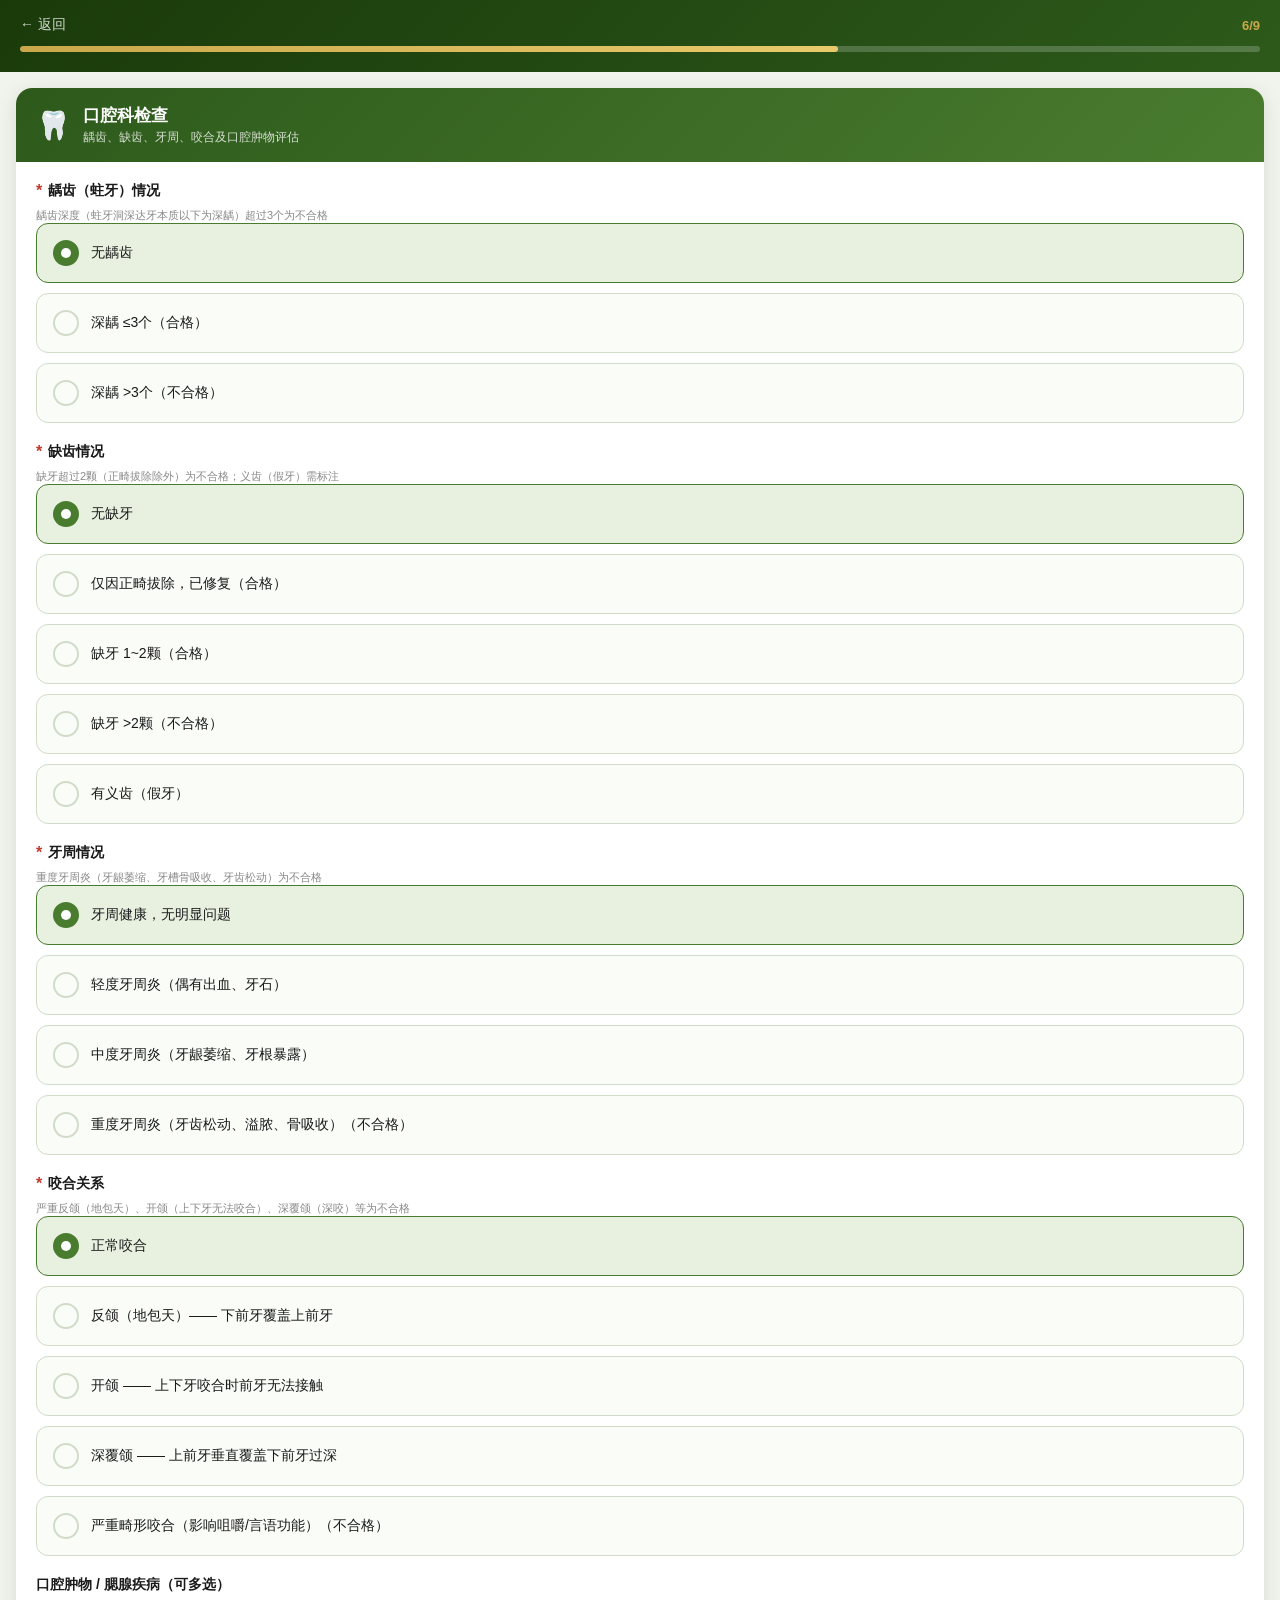
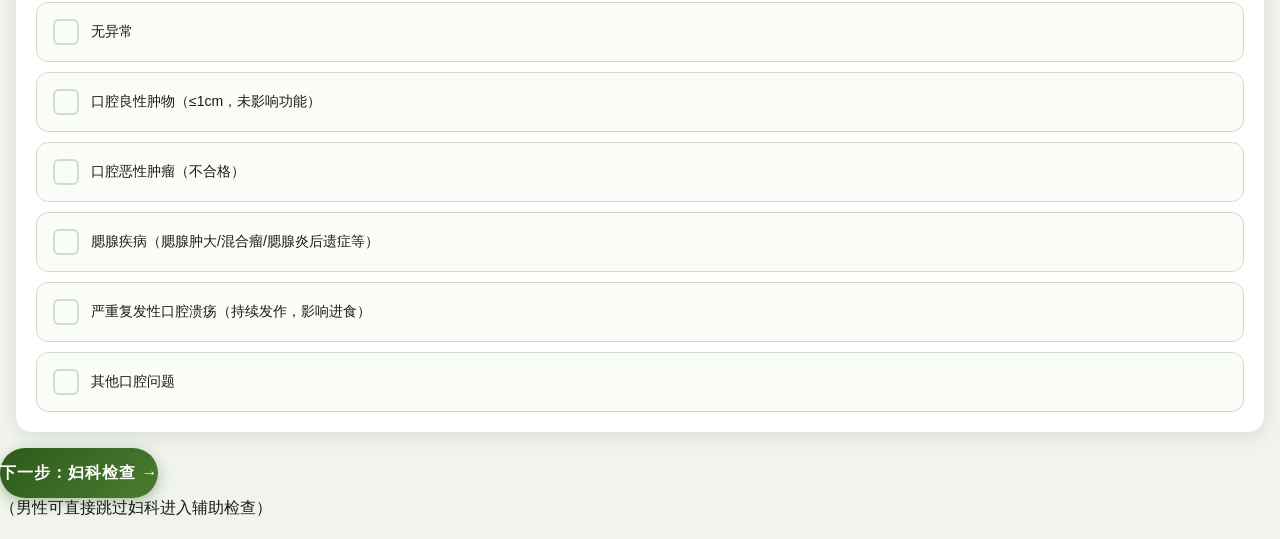
==== dental.html @ 8c92f9d8 "Add files via upload" ====
<!DOCTYPE html>
<html lang="zh-CN">
<head>
    <meta charset="UTF-8">
    <meta name="viewport" content="width=device-width, initial-scale=1.0, maximum-scale=1.0, user-scalable=no">
    <title>口腔科检查 - 入伍体检自测</title>
    <link rel="stylesheet" href="styles.css">
</head>
<body>
    <div class="page-header">
        <div class="header-top">
            <a href="hearing.html" class="btn-back-header">← 返回</a>
            <span class="header-step">6/9</span>
        </div>
        <div class="progress-track">
            <div class="progress-fill" style="width: 66%"></div>
        </div>
    </div>

    <div class="page-content">
        <div class="section-card fade-in">
            <div class="section-header">
                <span class="section-icon">🦷</span>
                <div>
                    <div class="section-name">口腔科检查</div>
                    <div class="section-desc">龋齿、缺齿、牙周、咬合及口腔肿物评估</div>
                </div>
            </div>
            <div class="section-body">

                <!-- 龋齿 -->
                <div class="field">
                    <div class="field-label"><span class="req">*</span>龋齿（蛀牙）情况</div>
                    <div class="field-hint">龋齿深度（蛀牙洞深达牙本质以下为深龋）超过3个为不合格</div>
                    <div class="radio-group">
                        <label class="radio-item selected" onclick="selectRadio(this,'caries','none')">
                            <input type="radio" name="caries" value="none" checked>
                            <span class="radio-dot"></span>
                            <span class="option-text">无龋齿</span>
                        </label>
                        <label class="radio-item" onclick="selectRadio(this,'caries','le3')">
                            <input type="radio" name="caries" value="le3">
                            <span class="radio-dot"></span>
                            <span class="option-text">深龋 ≤3个（合格）</span>
                        </label>
                        <label class="radio-item" onclick="selectRadio(this,'caries','gt3')">
                            <input type="radio" name="caries" value="gt3">
                            <span class="radio-dot"></span>
                            <span class="option-text">深龋 &gt;3个（不合格）</span>
                        </label>
                    </div>
                </div>

                <!-- 缺齿 -->
                <div class="field">
                    <div class="field-label"><span class="req">*</span>缺齿情况</div>
                    <div class="field-hint">缺牙超过2颗（正畸拔除除外）为不合格；义齿（假牙）需标注</div>
                    <div class="radio-group">
                        <label class="radio-item selected" onclick="selectRadio(this,'missing','none'); toggleMissingDetail(false)">
                            <input type="radio" name="missing" value="none" checked>
                            <span class="radio-dot"></span>
                            <span class="option-text">无缺牙</span>
                        </label>
                        <label class="radio-item" onclick="selectRadio(this,'missing','orthodontic'); toggleMissingDetail(false)">
                            <input type="radio" name="missing" value="orthodontic">
                            <span class="radio-dot"></span>
                            <span class="option-text">仅因正畸拔除，已修复（合格）</span>
                        </label>
                        <label class="radio-item" onclick="selectRadio(this,'missing','le2'); toggleMissingDetail(false)">
                            <input type="radio" name="missing" value="le2">
                            <span class="radio-dot"></span>
                            <span class="option-text">缺牙 1~2颗（合格）</span>
                        </label>
                        <label class="radio-item" onclick="selectRadio(this,'missing','gt2'); toggleMissingDetail(true)">
                            <input type="radio" name="missing" value="gt2">
                            <span class="radio-dot"></span>
                            <span class="option-text">缺牙 &gt;2颗（不合格）</span>
                        </label>
                        <label class="radio-item" onclick="selectRadio(this,'missing','denture'); toggleMissingDetail(true)">
                            <input type="radio" name="missing" value="denture">
                            <span class="radio-dot"></span>
                            <span class="option-text">有义齿（假牙）</span>
                        </label>
                    </div>
                    <div id="missing-detail" style="display:none;margin-top:10px">
                        <textarea id="missing-detail-text" class="other-input" rows="2" placeholder="请描述缺牙位置、数量及是否已修复..." oninput="saveData()"></textarea>
                    </div>
                </div>

                <!-- 牙周 -->
                <div class="field">
                    <div class="field-label"><span class="req">*</span>牙周情况</div>
                    <div class="field-hint">重度牙周炎（牙龈萎缩、牙槽骨吸收、牙齿松动）为不合格</div>
                    <div class="radio-group">
                        <label class="radio-item selected" onclick="selectRadio(this,'periodontal','normal')">
                            <input type="radio" name="periodontal" value="normal" checked>
                            <span class="radio-dot"></span>
                            <span class="option-text">牙周健康，无明显问题</span>
                        </label>
                        <label class="radio-item" onclick="selectRadio(this,'periodontal','mild')">
                            <input type="radio" name="periodontal" value="mild">
                            <span class="radio-dot"></span>
                            <span class="option-text">轻度牙周炎（偶有出血、牙石）</span>
                        </label>
                        <label class="radio-item" onclick="selectRadio(this,'periodontal','moderate')">
                            <input type="radio" name="periodontal" value="moderate">
                            <span class="radio-dot"></span>
                            <span class="option-text">中度牙周炎（牙龈萎缩、牙根暴露）</span>
                        </label>
                        <label class="radio-item" onclick="selectRadio(this,'periodontal','severe')">
                            <input type="radio" name="periodontal" value="severe">
                            <span class="radio-dot"></span>
                            <span class="option-text">重度牙周炎（牙齿松动、溢脓、骨吸收）（不合格）</span>
                        </label>
                    </div>
                </div>

                <!-- 咬合关系 -->
                <div class="field">
                    <div class="field-label"><span class="req">*</span>咬合关系</div>
                    <div class="field-hint">严重反颌（地包天）、开颌（上下牙无法咬合）、深覆颌（深咬）等为不合格</div>
                    <div class="radio-group">
                        <label class="radio-item selected" onclick="selectRadio(this,'occlusion','normal')">
                            <input type="radio" name="occlusion" value="normal" checked>
                            <span class="radio-dot"></span>
                            <span class="option-text">正常咬合</span>
                        </label>
                        <label class="radio-item" onclick="selectRadio(this,'occlusion','crossbite')">
                            <input type="radio" name="occlusion" value="crossbite">
                            <span class="radio-dot"></span>
                            <span class="option-text">反颌（地包天）—— 下前牙覆盖上前牙</span>
                        </label>
                        <label class="radio-item" onclick="selectRadio(this,'occlusion','open')">
                            <input type="radio" name="occlusion" value="open">
                            <span class="radio-dot"></span>
                            <span class="option-text">开颌 —— 上下牙咬合时前牙无法接触</span>
                        </label>
                        <label class="radio-item" onclick="selectRadio(this,'occlusion','deep')">
                            <input type="radio" name="occlusion" value="deep">
                            <span class="radio-dot"></span>
                            <span class="option-text">深覆颌 —— 上前牙垂直覆盖下前牙过深</span>
                        </label>
                        <label class="radio-item" onclick="selectRadio(this,'occlusion','severe')">
                            <input type="radio" name="occlusion" value="severe">
                            <span class="radio-dot"></span>
                            <span class="option-text">严重畸形咬合（影响咀嚼/言语功能）（不合格）</span>
                        </label>
                    </div>
                </div>

                <!-- 口腔肿瘤及腮腺 -->
                <div class="field">
                    <div class="field-label">口腔肿物 / 腮腺疾病（可多选）</div>
                    <div class="checkbox-group">
                        <label class="checkbox-item" onclick="toggleCheckbox(this,event)">
                            <input type="checkbox" value="oral_none">
                            <span class="check-box">✓</span>
                            <span class="option-text">无异常</span>
                        </label>
                        <label class="checkbox-item" onclick="toggleCheckbox(this,event)">
                            <input type="checkbox" value="oral_benign">
                            <span class="check-box">✓</span>
                            <span class="option-text">口腔良性肿物（≤1cm，未影响功能）</span>
                        </label>
                        <label class="checkbox-item" onclick="toggleCheckbox(this,event)">
                            <input type="checkbox" value="oral_malignant">
                            <span class="check-box">✓</span>
                            <span class="option-text">口腔恶性肿瘤（不合格）</span>
                        </label>
                        <label class="checkbox-item" onclick="toggleCheckbox(this,event)">
                            <input type="checkbox" value="oral_parotid">
                            <span class="check-box">✓</span>
                            <span class="option-text">腮腺疾病（腮腺肿大/混合瘤/腮腺炎后遗症等）</span>
                        </label>
                        <label class="checkbox-item" onclick="toggleCheckbox(this,event)">
                            <input type="checkbox" value="oral_ulcer">
                            <span class="check-box">✓</span>
                            <span class="option-text">严重复发性口腔溃疡（持续发作，影响进食）</span>
                        </label>
                        <label class="checkbox-item" onclick="toggleCheckbox(this,event)" id="oral-other-toggle">
                            <input type="checkbox" value="oral_other">
                            <span class="check-box">✓</span>
                            <span class="option-text">其他口腔问题</span>
                        </label>
                    </div>
                    <div id="oral-other-detail" style="display:none;margin-top:10px">
                        <textarea id="oral-other-text" class="other-input" rows="2" placeholder="请描述其他口腔问题详情..." oninput="saveData()"></textarea>
                    </div>
                </div>

            </div>
        </div>

        <div class="btn-next-wrap">
            <button class="btn-next" onclick="goNext()">下一步：妇科检查 →</button>
            <p class="btn-sub-note">（男性可直接跳过妇科进入辅助检查）</p>
        </div>
    </div>

    <script>
        // 从localStorage读取数据
        let examData = JSON.parse(localStorage.getItem('examData') || '{}');

        function selectRadio(el, key, val) {
            document.querySelectorAll(`[name="${key}"]`).forEach(r => {
                r.closest('.radio-item').classList.remove('selected');
            });
            el.classList.add('selected');
            examData[key] = val;
            saveData();
        }

        function toggleCheckbox(el, e) {
            if (e) e.preventDefault();
            el.classList.toggle('checked');
            const input = el.querySelector('input');
            input.checked = !input.checked;

            // 处理其他选项的展开
            if (input.value === 'oral_other') {
                document.getElementById('oral-other-detail').style.display = input.checked ? 'block' : 'none';
            }
            saveData();
        }

        function toggleMissingDetail(show) {
            document.getElementById('missing-detail').style.display = show ? 'block' : 'none';
        }

        function saveData() {
            const checkedOral = [...document.querySelectorAll('.checkbox-group .checkbox-item.checked')]
                .map(el => el.querySelector('input').value);
            examData.oralIssues = checkedOral;
            examData.dentalMissingDetail = document.getElementById('missing-detail-text').value;
            examData.oralOtherText = document.getElementById('oral-other-text').value;
            localStorage.setItem('examData', JSON.stringify(examData));
        }

        function goNext() {
            saveData();
            const gender = examData.gender || 'male';
            if (gender === 'female') {
                window.location.href = 'gynecology.html';
            } else {
                window.location.href = 'labtest.html';
            }
        }

        // 恢复已保存的数据
        function restoreData() {
            // 恢复单选
            ['caries', 'missing', 'periodontal', 'occlusion'].forEach(key => {
                const val = examData[key];
                if (val) {
                    const radio = document.querySelector(`input[name="${key}"][value="${val}"]`);
                    if (radio) {
                        document.querySelectorAll(`[name="${key}"]`).forEach(r => r.closest('.radio-item').classList.remove('selected'));
                        radio.closest('.radio-item').classList.add('selected');
                    }
                }
            });
            // 恢复复选框
            if (examData.oralIssues) {
                examData.oralIssues.forEach(val => {
                    const cb = document.querySelector(`.checkbox-group input[value="${val}"]`);
                    if (cb) {
                        cb.checked = true;
                        cb.closest('.checkbox-item').classList.add('checked');
                        if (val === 'oral_other') {
                            document.getElementById('oral-other-detail').style.display = 'block';
                        }
                    }
                });
            }
            if (examData.dentalMissingDetail) {
                document.getElementById('missing-detail-text').value = examData.dentalMissingDetail;
                if (examData.missing === 'gt2' || examData.missing === 'denture') {
                    document.getElementById('missing-detail').style.display = 'block';
                }
            }
            if (examData.oralOtherText) {
                document.getElementById('oral-other-text').value = examData.oralOtherText;
            }
        }
        restoreData();
    </script>
</body>
</html>
---- styles.css ----
:root {
  --army-green: #2d5a1b;
  --army-light: #4a7c2f;
  --army-pale: #e8f0e0;
  --army-gold: #c8a84b;
  --army-red: #c0392b;
  --text-dark: #1a1a1a;
  --text-mid: #444;
  --text-light: #888;
  --border: #d0dcc8;
  --white: #fff;
  --shadow: 0 4px 20px rgba(0,0,0,0.10);
  --bg: #f0f4ec;
}
* { box-sizing: border-box; margin: 0; padding: 0; }
body {
  font-family: -apple-system, BlinkMacSystemFont, "PingFang SC", "Hiragino Sans GB", "Microsoft YaHei", sans-serif;
  background: var(--bg);
  color: var(--text-dark);
  min-height: 100vh;
}

/* ===== 封面页 ===== */
.page-cover {
  min-height: 100vh;
  background: linear-gradient(160deg, #1a3a0a 0%, #2d5a1b 45%, #4a7c2f 100%);
  display: flex;
  flex-direction: column;
  align-items: center;
  justify-content: center;
  padding: 40px 24px;
  position: relative;
  overflow: hidden;
}
.page-cover::before {
  content: '';
  position: absolute;
  inset: 0;
  background: url("data:image/svg+xml,%3Csvg width='60' height='60' viewBox='0 0 60 60' xmlns='http://www.w3.org/2000/svg'%3E%3Cg fill='none' fill-rule='evenodd'%3E%3Cg fill='%23ffffff' fill-opacity='0.03'%3E%3Cpath d='M36 34v-4h-2v4h-4v2h4v4h2v-4h4v-2h-4zm0-30V0h-2v4h-4v2h4v4h2V6h4V4h-4zM6 34v-4H4v4H0v2h4v4h2v-4h4v-2H6zM6 4V0H4v4H0v2h4v4h2V6h4V4H6z'/%3E%3C/g%3E%3C/g%3E%3C/svg%3E");
  opacity: 1;
  pointer-events: none;
}
.cover-star {
  font-size: 56px;
  margin-bottom: 16px;
  filter: drop-shadow(0 0 12px rgba(200,168,75,0.6));
  animation: pulse 2s infinite;
  position: relative;
  z-index: 1;
}
@keyframes pulse {
  0%,100%{transform:scale(1)}
  50%{transform:scale(1.08)}
}
.cover-title {
  font-size: 32px;
  font-weight: 900;
  color: #fff;
  letter-spacing: 4px;
  text-align: center;
  text-shadow: 0 2px 8px rgba(0,0,0,0.4);
  margin-bottom: 8px;
  position: relative;
  z-index: 1;
}
.cover-sub {
  font-size: 14px;
  color: rgba(255,255,255,0.75);
  letter-spacing: 2px;
  margin-bottom: 28px;
  text-align: center;
  position: relative;
  z-index: 1;
}
.cover-badge {
  background: rgba(200,168,75,0.15);
  border: 1px solid rgba(200,168,75,0.5);
  border-radius: 20px;
  padding: 6px 18px;
  font-size: 12px;
  color: var(--army-gold);
  letter-spacing: 1px;
  margin-bottom: 40px;
  position: relative;
  z-index: 1;
}
.cover-dims {
  display: flex;
  flex-wrap: wrap;
  gap: 10px;
  justify-content: center;
  margin-bottom: 48px;
  max-width: 320px;
  position: relative;
  z-index: 1;
}
.cover-dim-tag {
  background: rgba(255,255,255,0.1);
  border: 1px solid rgba(255,255,255,0.2);
  border-radius: 20px;
  padding: 5px 14px;
  font-size: 12px;
  color: rgba(255,255,255,0.9);
}
.btn-start {
  width: 240px;
  height: 54px;
  background: linear-gradient(135deg, #c8a84b, #e8c96b);
  border: none;
  border-radius: 27px;
  font-size: 18px;
  font-weight: 700;
  color: #1a1a1a;
  letter-spacing: 2px;
  cursor: pointer;
  box-shadow: 0 6px 20px rgba(200,168,75,0.5);
  transition: transform .15s, box-shadow .15s;
  text-decoration: none;
  display: flex;
  align-items: center;
  justify-content: center;
  position: relative;
  z-index: 1;
}
.btn-start:active { transform: scale(0.96); }
.cover-note {
  margin-top: 24px;
  font-size: 11px;
  color: rgba(255,255,255,0.4);
  text-align: center;
  position: relative;
  z-index: 1;
}

/* ===== 顶部导航 ===== */
.page-header {
  background: linear-gradient(135deg, #1a3a0a, #2d5a1b);
  padding: 16px 20px 20px;
  position: sticky;
  top: 0;
  z-index: 100;
}
.header-top {
  display: flex;
  align-items: center;
  justify-content: space-between;
  margin-bottom: 12px;
}
.header-title {
  font-size: 15px;
  font-weight: 700;
  color: #fff;
}
.header-step {
  font-size: 13px;
  color: var(--army-gold);
  font-weight: 600;
}
.progress-track {
  height: 6px;
  background: rgba(255,255,255,0.2);
  border-radius: 3px;
  overflow: hidden;
}
.progress-fill {
  height: 100%;
  background: linear-gradient(90deg, #c8a84b, #e8c96b);
  border-radius: 3px;
  transition: width .4s ease;
}
.btn-back-header {
  color: rgba(255,255,255,0.8);
  text-decoration: none;
  font-size: 14px;
  display: inline-flex;
  align-items: center;
  gap: 4px;
}
.btn-back-header:hover {
  color: #fff;
}

/* ===== 卡片 ===== */
.section-card {
  background: var(--white);
  margin: 16px;
  border-radius: 16px;
  overflow: hidden;
  box-shadow: var(--shadow);
}
.section-header {
  background: linear-gradient(135deg, var(--army-green), var(--army-light));
  padding: 16px 20px;
  display: flex;
  align-items: center;
  gap: 12px;
}
.section-icon { font-size: 28px; }
.section-name { font-size: 17px; font-weight: 700; color: #fff; }
.section-desc { font-size: 12px; color: rgba(255,255,255,0.8); margin-top: 2px; }
.section-body { padding: 20px; }

/* ===== 表单控件 ===== */
.field { margin-bottom: 20px; }
.field:last-child { margin-bottom: 0; }
.field-label {
  font-size: 14px;
  font-weight: 600;
  color: var(--text-dark);
  margin-bottom: 8px;
  display: flex;
  align-items: center;
  gap: 6px;
}
.field-label .req { color: var(--army-red); font-size: 16px; line-height: 1; }
.field-hint { font-size: 11px; color: var(--text-light); margin-top: 4px; }
.input-row { display: flex; gap: 10px; align-items: center; }
.input-unit { font-size: 13px; color: var(--text-mid); white-space: nowrap; }
input[type="number"], input[type="text"], select {
  flex: 1;
  height: 44px;
  border: 1.5px solid var(--border);
  border-radius: 10px;
  padding: 0 14px;
  font-size: 15px;
  color: var(--text-dark);
  background: #fafcf8;
  outline: none;
  transition: border-color .2s;
  -webkit-appearance: none;
  appearance: none;
  width: 100%;
}
input[type="number"]:focus, input[type="text"]:focus, select:focus {
  border-color: var(--army-light);
  background: #fff;
}
/* 去除数字输入框的上下箭头 */
input[type="number"]::-webkit-outer-spin-button,
input[type="number"]::-webkit-inner-spin-button {
  -webkit-appearance: none;
  margin: 0;
}
input[type="number"] { -moz-appearance: textfield; }

/* ===== 单选/多选 ===== */
.radio-group, .checkbox-group { display: flex; flex-direction: column; gap: 10px; }
.radio-item, .checkbox-item {
  display: flex;
  align-items: center;
  gap: 12px;
  padding: 16px;
  border: 1.5px solid var(--border);
  border-radius: 12px;
  cursor: pointer;
  transition: all .2s;
  background: #fafcf8;
  min-height: 54px;
  box-sizing: border-box;
  -webkit-tap-highlight-color: transparent;
  user-select: none;
  touch-action: manipulation;
  -webkit-touch-callout: none;
  position: relative;
  z-index: 1;
}
.radio-item.selected, .checkbox-item.selected {
  border-color: var(--army-light);
  background: var(--army-pale);
}
.radio-item input, .checkbox-item input {
  visibility: hidden;
  width: 0;
  height: 0;
  margin: 0;
  padding: 0;
  border: 0;
  position: absolute;
}
.radio-dot {
  width: 26px; height: 26px;
  border: 2.5px solid var(--border);
  border-radius: 50%;
  flex-shrink: 0;
  display: flex; align-items: center; justify-content: center;
  transition: all .2s;
}
.radio-item.selected .radio-dot {
  border-color: var(--army-light);
  background: var(--army-light);
}
.radio-item.selected .radio-dot::after {
  content: '';
  width: 10px; height: 10px;
  background: #fff;
  border-radius: 50%;
}
.check-box {
  width: 26px; height: 26px;
  border: 2.5px solid var(--border);
  border-radius: 6px;
  flex-shrink: 0;
  display: flex; align-items: center; justify-content: center;
  font-size: 14px; color: transparent;
  transition: all .2s;
}
.checkbox-item.selected .check-box {
  border-color: var(--army-light);
  background: var(--army-light);
  color: #fff;
}
.option-text { font-size: 14px; color: var(--text-dark); line-height: 1.4; }

/* ===== 底部导航 ===== */
.page-nav {
  display: flex;
  gap: 12px;
  padding: 20px 16px;
  background: var(--bg);
}
.btn-prev, .btn-next {
  flex: 1;
  height: 50px;
  border-radius: 25px;
  border: none;
  font-size: 16px;
  font-weight: 700;
  cursor: pointer;
  letter-spacing: 1px;
  transition: all .15s;
  text-decoration: none;
  display: flex;
  align-items: center;
  justify-content: center;
}
.btn-prev {
  background: #fff;
  color: var(--army-green);
  border: 2px solid var(--army-green);
}
.btn-next {
  background: linear-gradient(135deg, #2d5a1b, #4a7c2f);
  color: #fff;
  box-shadow: 0 4px 14px rgba(45,90,27,0.35);
}
.btn-prev:active { background: var(--army-pale); }
.btn-next:active { transform: scale(0.97); }

/* ===== BMI显示 ===== */
.bmi-display {
  background: var(--army-pale);
  border-radius: 12px;
  padding: 16px;
  display: flex;
  align-items: center;
  gap: 10px;
  margin-top: 12px;
}
.bmi-value-num {
  font-size: 24px;
  font-weight: 900;
  color: var(--army-green);
}
.bmi-tag {
  padding: 4px 12px;
  border-radius: 12px;
  font-size: 12px;
  font-weight: 600;
}
.bmi-tag.pass { background: #e8f5e9; color: #2e7d32; }
.bmi-tag.fail { background: #fce4ec; color: #c62828; }
.bmi-tag.warn { background: #fff3e0; color: #e65100; }

/* ===== 报告页 ===== */
.report-header {
  background: linear-gradient(160deg, #1a3a0a 0%, #2d5a1b 100%);
  padding: 40px 20px 30px;
  text-align: center;
  position: relative;
  overflow: hidden;
}
.report-header::after {
  content: '';
  position: absolute;
  bottom: -1px;
  left: 0; right: 0;
  height: 30px;
  background: var(--bg);
  border-radius: 30px 30px 0 0;
}
.report-icon { font-size: 50px; margin-bottom: 12px; }
.report-title { font-size: 22px; font-weight: 900; color: #fff; letter-spacing: 2px; }
.report-date { font-size: 12px; color: rgba(255,255,255,0.6); margin-top: 6px; }
.report-body { padding: 16px; }

/* 总评分 */
.score-card {
  background: #fff;
  border-radius: 16px;
  padding: 24px;
  text-align: center;
  box-shadow: var(--shadow);
  margin-bottom: 16px;
  position: relative;
  overflow: hidden;
}
.score-ring {
  width: 120px; height: 120px;
  border-radius: 50%;
  margin: 0 auto 16px;
  display: flex;
  align-items: center;
  justify-content: center;
  position: relative;
  font-size: 36px;
  font-weight: 900;
}
.score-label { font-size: 14px; color: var(--text-light); margin-bottom: 8px; }
.score-verdict { font-size: 20px; font-weight: 800; margin-bottom: 6px; }
.score-tip { font-size: 13px; color: var(--text-mid); line-height: 1.6; }

/* 各维度结果 */
.dim-grid {
  display: grid;
  grid-template-columns: 1fr 1fr;
  gap: 12px;
  margin-bottom: 16px;
}
.dim-item {
  background: #fff;
  border-radius: 12px;
  padding: 14px;
  box-shadow: 0 2px 10px rgba(0,0,0,0.07);
  display: flex;
  flex-direction: column;
  gap: 6px;
}
.dim-item-top { display: flex; align-items: center; gap: 8px; }
.dim-icon { font-size: 22px; }
.dim-name { font-size: 13px; font-weight: 600; color: var(--text-dark); }
.dim-status {
  font-size: 12px;
  font-weight: 700;
  padding: 3px 10px;
  border-radius: 10px;
  display: inline-block;
  margin-top: 2px;
}
.status-pass { background: #e8f5e9; color: #2e7d32; }
.status-warn { background: #fff3e0; color: #e65100; }
.status-fail { background: #fce4ec; color: #c62828; }
.dim-detail { font-size: 11px; color: var(--text-light); line-height: 1.5; }

/* 风险预警 */
.risk-section {
  background: #fff;
  border-radius: 16px;
  padding: 20px;
  margin-bottom: 16px;
  box-shadow: var(--shadow);
}
.risk-section-title {
  font-size: 16px;
  font-weight: 800;
  color: var(--text-dark);
  display: flex;
  align-items: center;
  gap: 8px;
  margin-bottom: 14px;
}
.risk-item {
  display: flex;
  gap: 12px;
  padding: 12px;
  border-radius: 10px;
  margin-bottom: 10px;
}
.risk-item:last-child { margin-bottom: 0; }
.risk-high { background: #fff0f0; border-left: 3px solid #e53935; }
.risk-mid { background: #fffbf0; border-left: 3px solid #ffa726; }
.risk-low { background: #f0fff4; border-left: 3px solid #43a047; }
.risk-level {
  font-size: 11px;
  font-weight: 700;
  padding: 2px 8px;
  border-radius: 8px;
  white-space: nowrap;
  align-self: flex-start;
}
.risk-high .risk-level { background: #e53935; color: #fff; }
.risk-mid .risk-level { background: #ffa726; color: #fff; }
.risk-low .risk-level { background: #43a047; color: #fff; }
.risk-text { font-size: 13px; color: var(--text-dark); line-height: 1.6; }

/* 30天计划 */
.plan-section {
  background: #fff;
  border-radius: 16px;
  padding: 20px;
  margin-bottom: 16px;
  box-shadow: var(--shadow);
}
.plan-tabs {
  display: flex;
  gap: 8px;
  margin-bottom: 16px;
  background: var(--bg);
  border-radius: 10px;
  padding: 4px;
}
.plan-tab {
  flex: 1;
  height: 36px;
  border: none;
  border-radius: 8px;
  font-size: 13px;
  font-weight: 600;
  cursor: pointer;
  background: transparent;
  color: var(--text-mid);
  transition: all .2s;
}
.plan-tab.active {
  background: #fff;
  color: var(--army-green);
  box-shadow: 0 2px 8px rgba(0,0,0,0.1);
}
.plan-content { display: none; }
.plan-content.active { display: block; }
.plan-week { margin-bottom: 16px; }
.plan-week-title {
  font-size: 14px;
  font-weight: 700;
  color: var(--army-green);
  margin-bottom: 10px;
  display: flex;
  align-items: center;
  gap: 8px;
}
.plan-week-title::after {
  content: '';
  flex: 1;
  height: 1px;
  background: var(--border);
}
.plan-item {
  display: flex;
  gap: 10px;
  align-items: flex-start;
  padding: 8px 0;
  border-bottom: 1px dashed #eee;
}
.plan-item:last-child { border-bottom: none; }
.plan-dot {
  width: 24px; height: 24px;
  background: var(--army-pale);
  border-radius: 50%;
  display: flex; align-items: center; justify-content: center;
  font-size: 12px;
  flex-shrink: 0;
  margin-top: 1px;
}
.plan-text { font-size: 13px; color: var(--text-dark); line-height: 1.7; }
.plan-text strong { color: var(--army-green); }

/* 再测按钮 */
.report-actions {
  padding: 16px;
  padding-bottom: 40px;
}
.btn-retry {
  width: 100%;
  height: 52px;
  background: linear-gradient(135deg, #2d5a1b, #4a7c2f);
  border: none;
  border-radius: 26px;
  font-size: 17px;
  font-weight: 700;
  color: #fff;
  letter-spacing: 2px;
  cursor: pointer;
  box-shadow: 0 6px 20px rgba(45,90,27,0.35);
  text-decoration: none;
  display: flex;
  align-items: center;
  justify-content: center;
}
.btn-retry:active { transform: scale(0.97); }

/* 免责 */
.disclaimer {
  font-size: 11px;
  color: var(--text-light);
  text-align: center;
  padding: 0 20px 12px;
  line-height: 1.7;
}

/* 动画 */
.fade-in { animation: fadeIn .4s ease both; }
@keyframes fadeIn { from{opacity:0;transform:translateY(16px)} to{opacity:1;transform:none} }

/* 报告明细项 */
.detail-item {
  display: flex;
  justify-content: space-between;
  align-items: center;
  padding: 12px 0;
  border-bottom: 1px solid #eee;
}
.detail-item:last-child { border-bottom: none; }
.detail-name { font-weight: 600; }
.detail-result { color: var(--text-mid); font-size: 14px; }
.detail-item.pass .detail-result { color: #2e7d32; }
.detail-item.fail .detail-result { color: #c62828; }

/* 警告列表 */
.warning-list {
  list-style: none;
  padding: 0;
}
.warning-list li {
  padding: 8px 0;
  border-bottom: 1px dashed #eee;
  font-size: 14px;
}
.warning-list li:last-child { border-bottom: none; }
.no-warning { color: var(--text-light); font-size: 14px; }

/* 小贴士 */
.tips-list {
  list-style: none;
  padding: 0;
}
.tips-list li {
  padding: 8px 0;
  font-size: 14px;
  color: var(--text-mid);
  border-bottom: 1px dashed #eee;
}
.tips-list li:last-child { border-bottom: none; }

/* 页面内容区 */
.page-content {
  padding-bottom: 20px;
}

/* 用户类型汇总 */
.user-type-summary {
  display: flex;
  gap: 10px;
  justify-content: center;
  margin-top: 20px;
  padding: 12px;
  background: linear-gradient(135deg, var(--army-green), var(--army-light));
  border-radius: 12px;
}
.type-tag {
  padding: 6px 16px;
  border-radius: 20px;
  font-size: 13px;
  font-weight: 600;
  color: #fff;
  background: rgba(255,255,255,0.2);
}
.type-tag.male { background: #1976d2; }
.type-tag.female { background: #e91e63; }
.type-tag.normal-tag { background: #43a047; }
.type-tag.special-tag { background: #ff9800; }

/* 条件兵类型下拉框 */
select optgroup {
  font-weight: 700;
  color: var(--army-green);
}

/* 视力标准提示 */
.vision-standard-hint {
  background: var(--army-pale);
  border-radius: 10px;
  padding: 12px 14px;
  margin-bottom: 16px;
  font-size: 13px;
  color: var(--text-dark);
  display: flex;
  align-items: center;
  gap: 10px;
}
.vision-standard-hint .icon {
  font-size: 20px;
}
.vision-standard-hint .standard-text {
  flex: 1;
}
.vision-standard-hint .standard-value {
  font-weight: 700;
  color: var(--army-green);
}

/* 报告页用户信息 */
.report-user-info {
  background: var(--army-pale);
  border-radius: 12px;
  padding: 14px 16px;
  margin-bottom: 16px;
  display: flex;
  flex-wrap: wrap;
  gap: 8px 16px;
  justify-content: center;
}
.report-user-info .info-tag {
  padding: 5px 12px;
  border-radius: 15px;
  font-size: 12px;
  font-weight: 600;
  background: #fff;
  color: var(--text-dark);
}
.report-user-info .info-tag.gender-male { color: #1976d2; }
.report-user-info .info-tag.gender-female { color: #e91e63; }

/* 条件兵具体标准提示 */
.special-standards {
  background: linear-gradient(135deg, #fff8e1, #ffecb3);
  border-radius: 10px;
  padding: 14px;
  margin-bottom: 16px;
  font-size: 12px;
}
.special-standards-title {
  font-weight: 700;
  color: #f57c00;
  margin-bottom: 8px;
  display: flex;
  align-items: center;
  gap: 6px;
}
.special-standards ul {
  margin: 0;
  padding-left: 18px;
  color: var(--text-mid);
  line-height: 1.8;
}
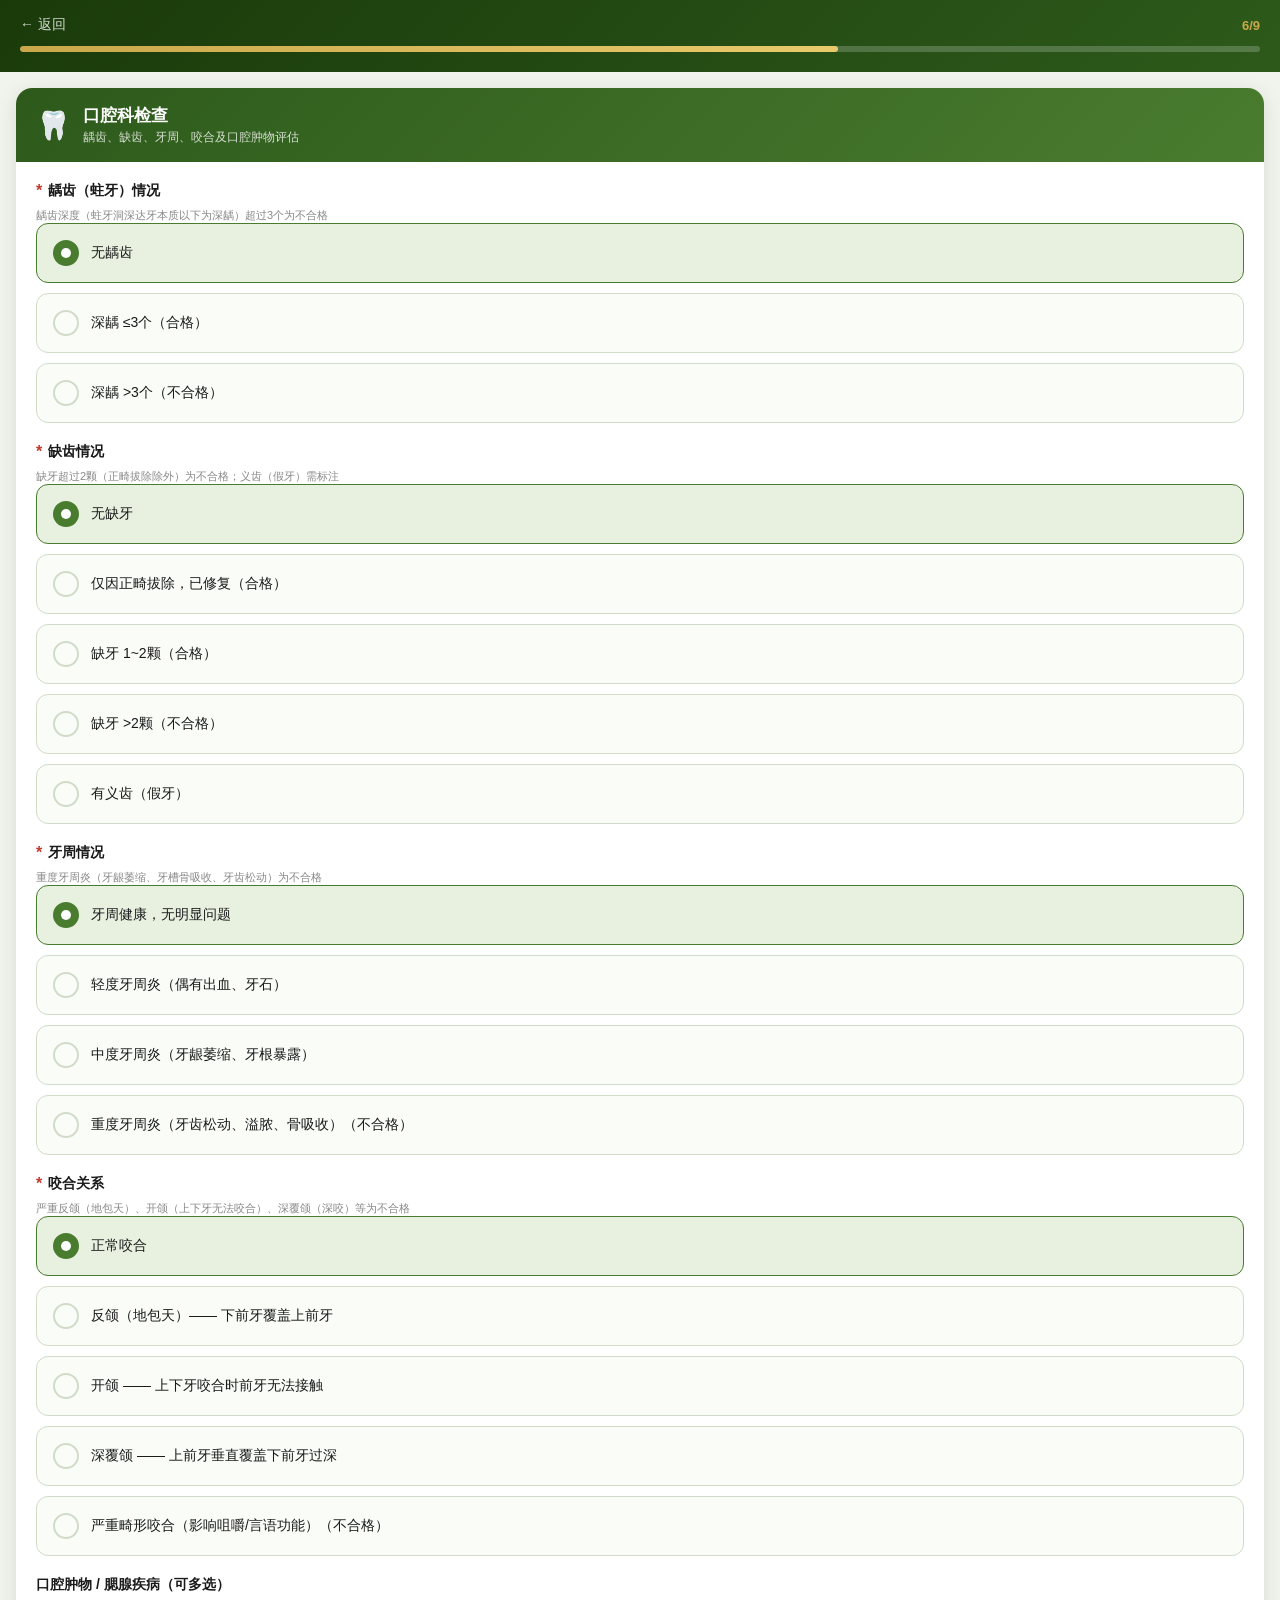
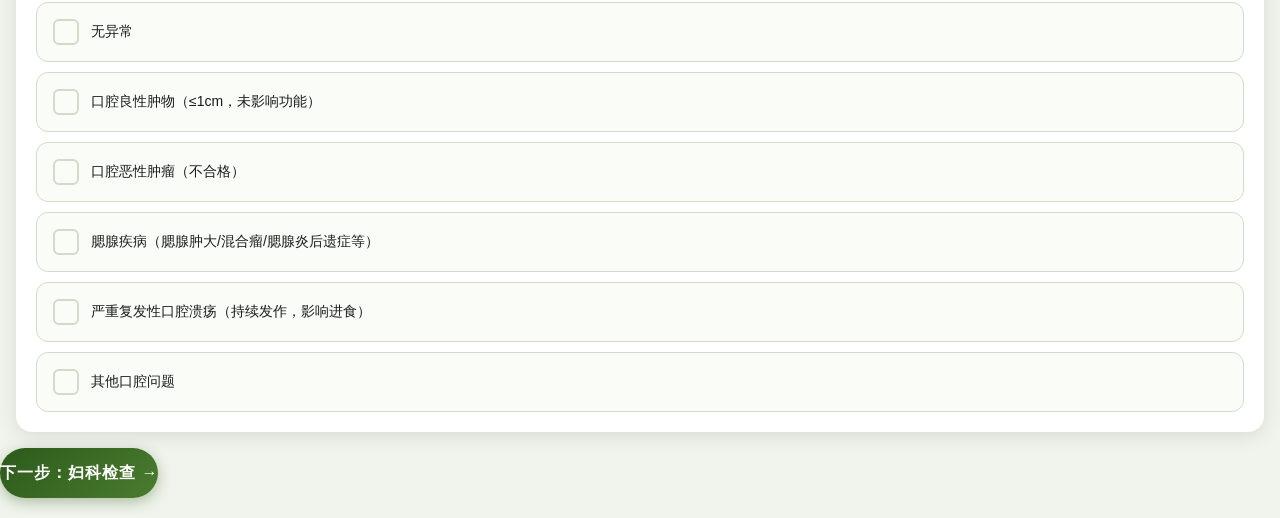
==== commit 4a004f53: "Update dental.html" ====
--- a/dental.html
+++ b/dental.html
@@ -212,9 +212,9 @@
 
         function toggleCheckbox(el, e) {
             if (e) e.preventDefault();
-            el.classList.toggle('checked');
+            el.classList.toggle('selected');
             const input = el.querySelector('input');
-            input.checked = !input.checked;
+            input.checked = el.classList.contains('selected');
 
             // 处理其他选项的展开
             if (input.value === 'oral_other') {
@@ -228,7 +228,7 @@
         }
 
         function saveData() {
-            const checkedOral = [...document.querySelectorAll('.checkbox-group .checkbox-item.checked')]
+            const checkedOral = [...document.querySelectorAll('.checkbox-group .checkbox-item.selected')]
                 .map(el => el.querySelector('input').value);
             examData.oralIssues = checkedOral;
             examData.dentalMissingDetail = document.getElementById('missing-detail-text').value;
@@ -265,7 +265,7 @@
                     const cb = document.querySelector(`.checkbox-group input[value="${val}"]`);
                     if (cb) {
                         cb.checked = true;
-                        cb.closest('.checkbox-item').classList.add('checked');
+                        cb.closest('.checkbox-item').classList.add('selected');
                         if (val === 'oral_other') {
                             document.getElementById('oral-other-detail').style.display = 'block';
                         }
@@ -281,6 +281,11 @@
             if (examData.oralOtherText) {
                 document.getElementById('oral-other-text').value = examData.oralOtherText;
             }
+            // 男性用户隐藏跳过妇科提示
+            if (examData.gender !== 'female') {
+                const note = document.querySelector('.btn-sub-note');
+                if (note) note.style.display = 'none';
+}
         }
         restoreData();
     </script>
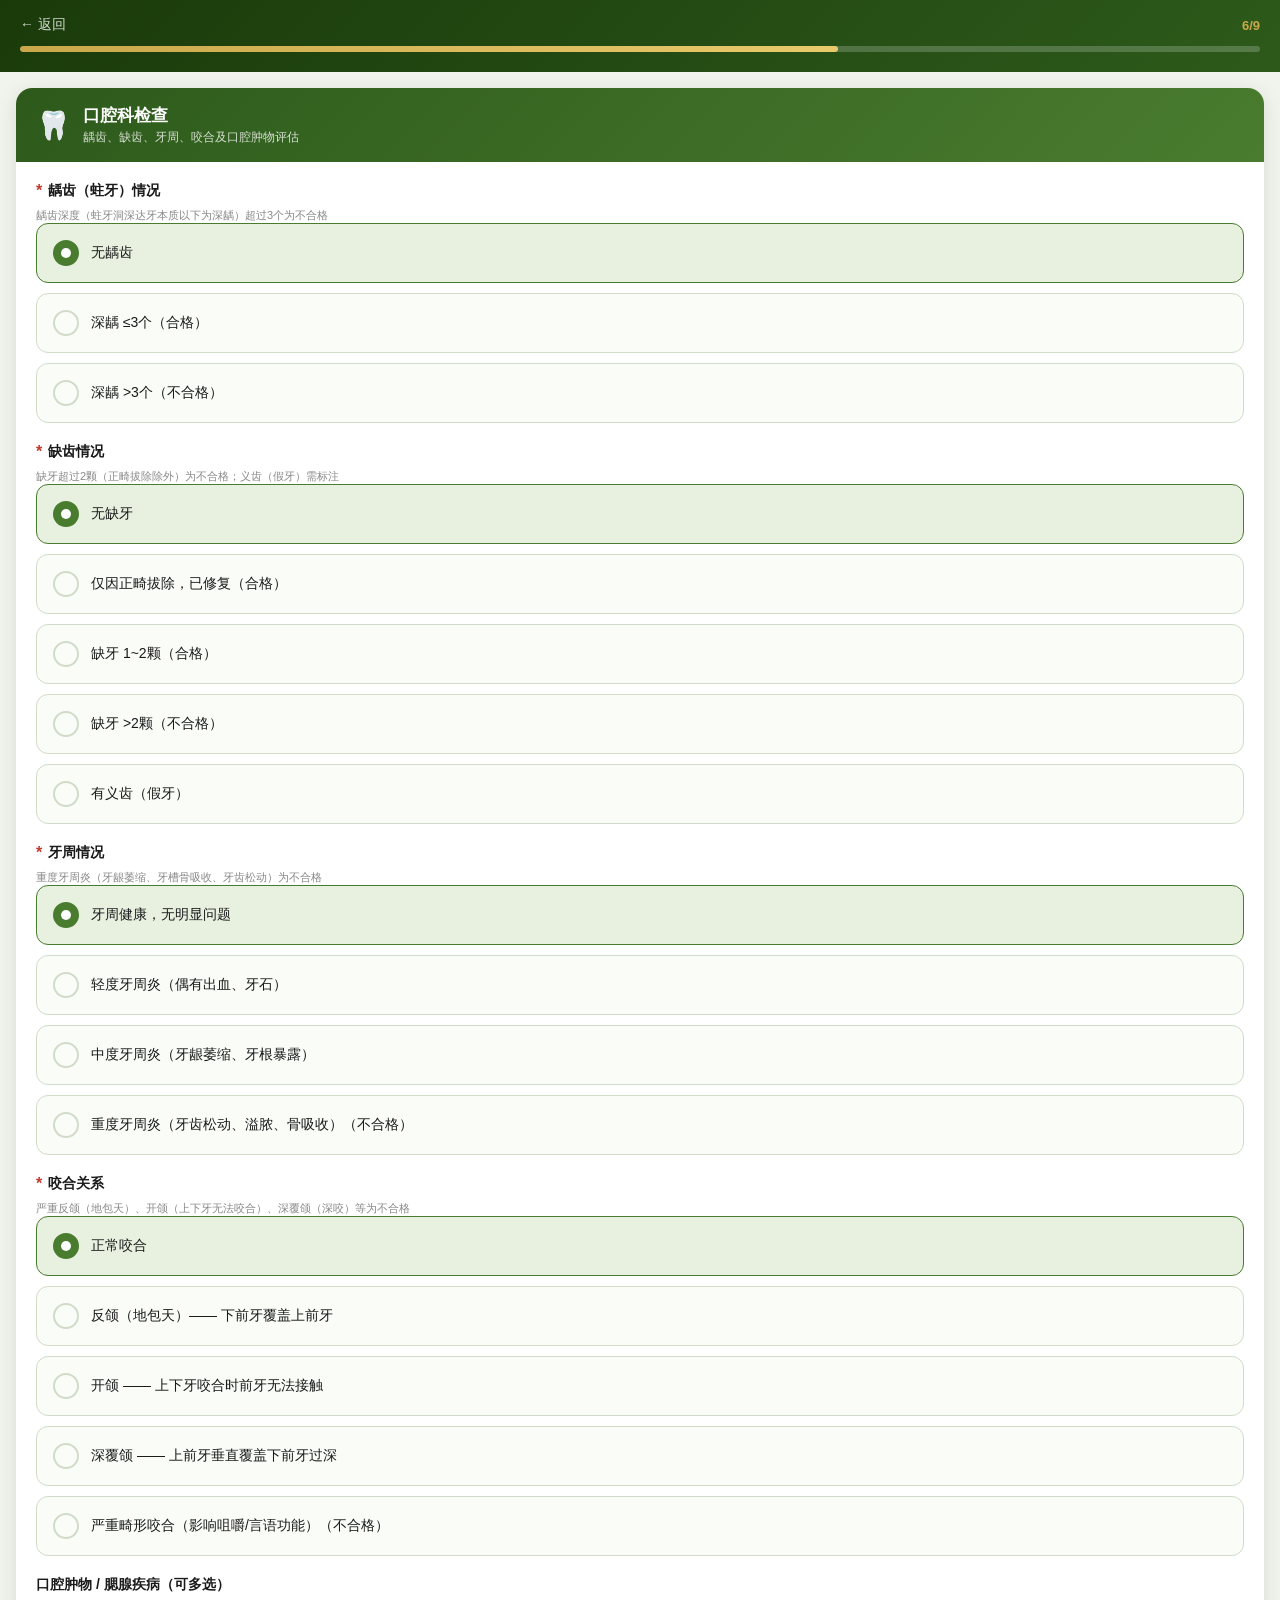
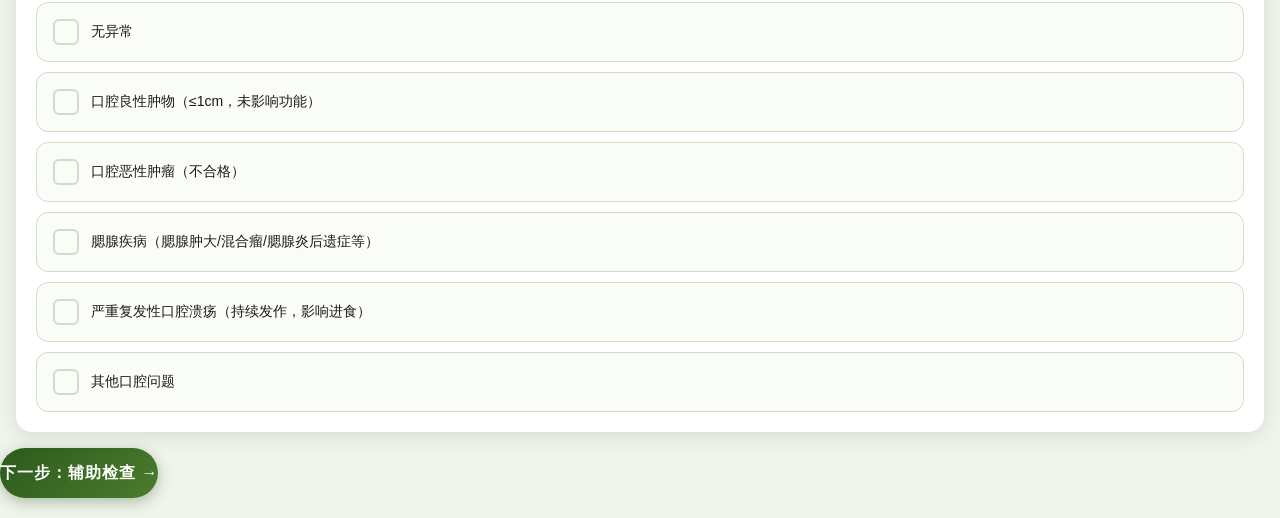
==== commit 551694a7: "Update dental.html" ====
--- a/dental.html
+++ b/dental.html
@@ -192,7 +192,7 @@
         </div>
 
         <div class="btn-next-wrap">
-            <button class="btn-next" onclick="goNext()">下一步：妇科检查 →</button>
+            <button id="btn-next-dental" class="btn-next" onclick="goNext()">下一步：妇科检查 →</button>
             <p class="btn-sub-note">（男性可直接跳过妇科进入辅助检查）</p>
         </div>
     </div>
@@ -281,10 +281,12 @@
             if (examData.oralOtherText) {
                 document.getElementById('oral-other-text').value = examData.oralOtherText;
             }
-            // 男性用户隐藏跳过妇科提示
+           // 男性用户隐藏妇科相关提示，并修改按钮文字
             if (examData.gender !== 'female') {
                 const note = document.querySelector('.btn-sub-note');
                 if (note) note.style.display = 'none';
+                const btn = document.getElementById('btn-next-dental');
+                if (btn) btn.textContent = '下一步：辅助检查 →';
 }
         }
         restoreData();
